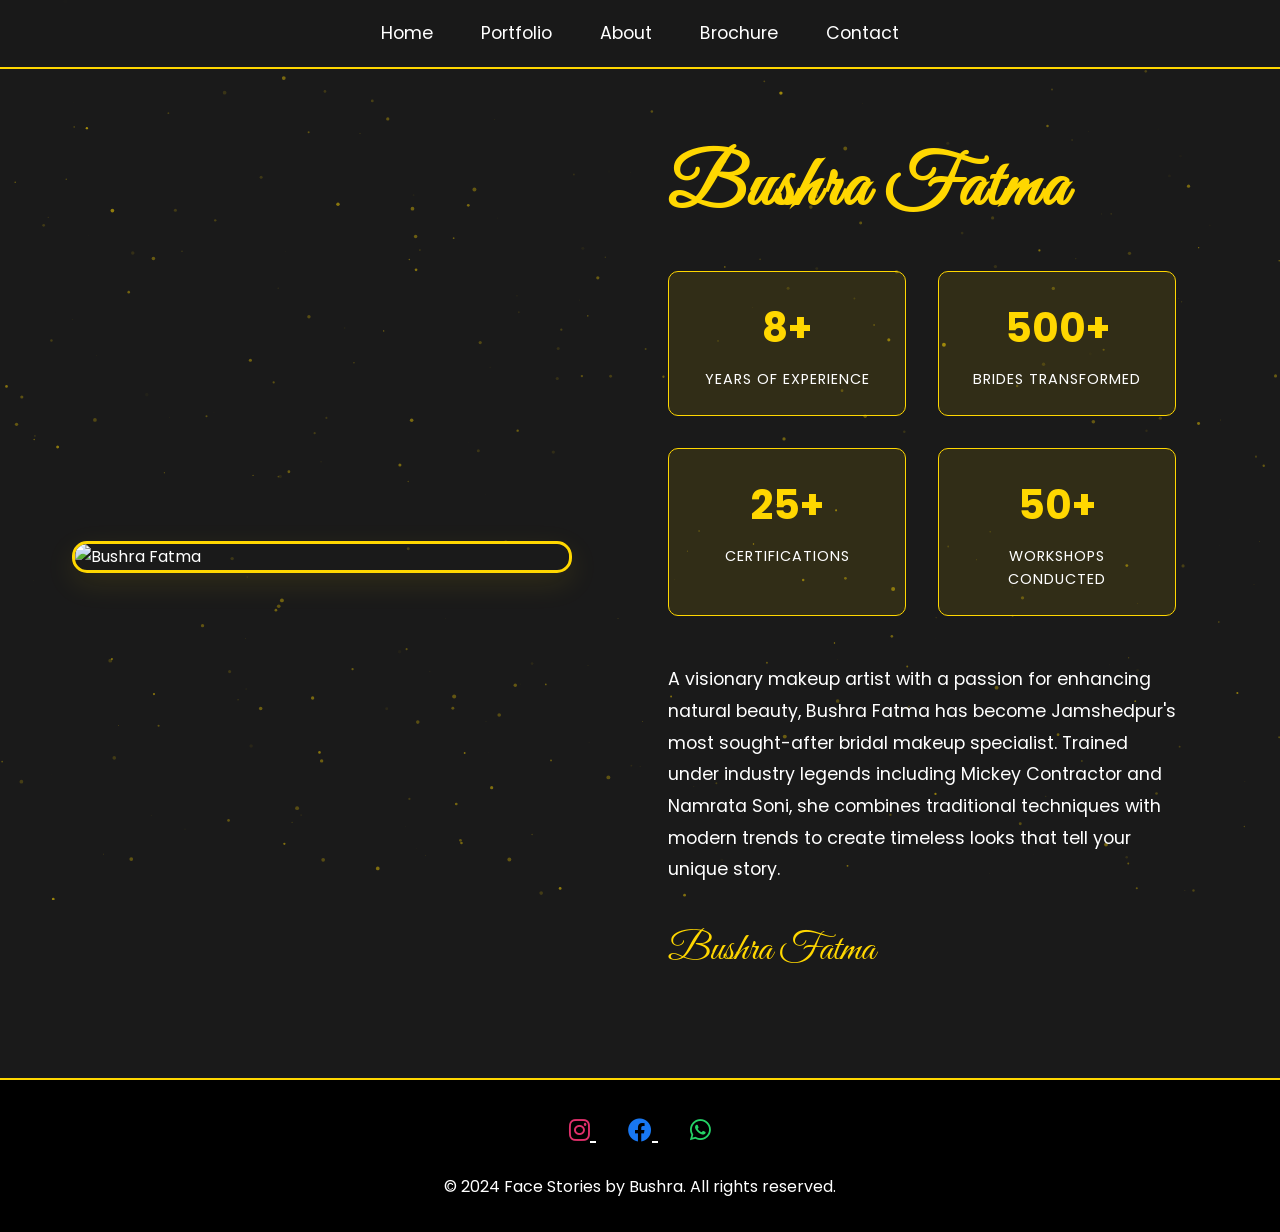
==== about.html @ b0bfa977 "Add files via upload" ====
<!-- about.html -->
<!DOCTYPE html>
<html lang="en">
<head>
    <meta charset="UTF-8">
    <meta name="viewport" content="width=device-width, initial-scale=1.0">
    <title>About - Face Stories by Bushra</title>
    <link href="https://unpkg.com/aos@2.3.1/dist/aos.css" rel="stylesheet">
    <link rel="stylesheet" href="https://cdnjs.cloudflare.com/ajax/libs/font-awesome/6.0.0/css/all.min.css">
    <link href="https://fonts.googleapis.com/css2?family=Great+Vibes&family=Playfair+Display:wght@400;700&family=Poppins:wght@300;400;500;600&display=swap" rel="stylesheet">
    <style>
                /* Color Scheme */
        :root {
            --gold: #FFD700;
            --black: #000000;
            --dark-bg: #1a1a1a;
            --text-white: #ffffff;
        }

        /* Base Styles */
        * {
            margin: 0;
            padding: 0;
            box-sizing: border-box;
        }

        body {
            font-family: 'Poppins', sans-serif;
            background-color: var(--dark-bg);
            color: var(--text-white);
            line-height: 1.6;
        }

        h1, h2, h3 {
            font-family: 'Playfair Display', serif;
            color: var(--gold);
        }

        /* Reuse existing navbar and footer styles */
        /* .navbar {
            position: fixed;
            width: 100%;
            background: rgba(26, 26, 26, 0.95);
            z-index: 1000;
            padding: 1.2rem 0;
            border-bottom: 2px solid var(--gold);
        }

        .nav-links {
            display: flex;
            justify-content: center;
            gap: 3rem;
            list-style: none;
        }

        .nav-links a {
            color: var(--text-white);
            text-decoration: none;
            font-size: 1.1rem;
            transition: color 0.3s ease;
        }

        .nav-links a:hover {
            color: var(--gold);
        } */

        .navbar {
    position: fixed;
    top: 0;  /* Add this */
    left: 0; /* Add this */
    width: 100%;
    background: rgba(26, 26, 26, 0.98); /* Increased opacity */
    z-index: 1000;
    padding: 1.2rem 0;
    border-bottom: 2px solid var(--gold);
    backdrop-filter: blur(8px); /* Adds frosted glass effect */
}

        .nav-links {
            display: flex;
            justify-content: center;
            gap: 3rem;
            list-style: none;
        }

        .nav-links a {
            color: var(--text-white);
            text-decoration: none;
            font-size: 1.1rem;
            transition: color 0.3s ease;
        }

        .nav-links a:hover {
            color: var(--gold);
        }
        /* About Section Styles */
        .about-section {
            padding: 100px 2rem 4rem;
            max-width: 1200px;
            margin: 0 auto;
            display: flex;
            gap: 4rem;
            align-items: center;
        }

        .profile-image {
            flex: 1;
            max-width: 500px;
            border-radius: 15px;
            overflow: hidden;
            border: 3px solid var(--gold);
            box-shadow: 0 10px 30px rgba(255, 215, 0, 0.1);
        }

        .profile-image img {
            width: 100%;
            height: auto;
            display: block;
        }

        .about-content {
            flex: 1;
            padding: 2rem;
        }

        .artist-name {
            font-family: 'Great Vibes', cursive;
            font-size: 4.5rem;
            color: var(--gold);
            margin-bottom: 1.5rem;
            letter-spacing: 2px;
        }

        .about-text {
            font-size: 1.1rem;
            line-height: 1.8;
            margin-bottom: 2rem;
            color:#ffffff;
        }

        .achievements-grid {
            display: grid;
            grid-template-columns: repeat(2, 1fr);
            gap: 2rem;
            margin-bottom: 3rem;
        }

        .achievement-item {
            background: rgba(255, 215, 0, 0.1);
            padding: 1.5rem;
            border-radius: 10px;
            border: 1px solid var(--gold);
            text-align: center;
        }

        .achievement-number {
            font-size: 2.5rem;
            font-weight: 700;
            color: var(--gold);
            margin-bottom: 0.5rem;
        }

        .achievement-text {
            font-size: 0.9rem;
            text-transform: uppercase;
            letter-spacing: 1px;
            color:#ffffff;
        }

        .signature {
            font-family: 'Great Vibes', cursive;
            font-size: 2.5rem;
            color: var(--gold);
            margin-top: 2rem;
        }

        /* Footer Styles */
        .site-footer {
            background: var(--black);
            padding: 2rem 2rem;
            text-align: center;
            border-top: 2px solid var(--gold);
        }

        .social-links {
            margin-bottom: 1.5rem;
        }

        .social-links a {
            color: var(--text-white);
            font-size: 1.5rem;
            margin: 0 1rem;
            transition: color 0.3s ease;
        }

        .social-links a:hover {
            color: var(--gold);
        }
        :root {
            /* --dark-bg: #0a192f; Deep navy blue */
            --dark-bg:#1a1a1a;
            --sparkle-color: rgba(255, 215, 0, 0.3); /* Gold sparkles */
        }

        body {
            background-color: var(--dark-bg);
            position: relative;
            overflow-x: hidden;
        }

        /* Glitter Background Effect */
        #glitter-canvas {
            position: fixed;
            top: 0;
            left: 0;
            z-index: -1;
        }

        @media (max-width: 768px) {
            .about-section {
                flex-direction: column;
                padding: 100px 1rem 2rem;
            }

            .artist-name {
                font-size: 3.5rem;
                text-align: center;
            }

            .achievements-grid {
                grid-template-columns: 1fr;
            }

            .profile-image {
                max-width: 300px;
            }
        }
    </style>
</head>
<body>
    <canvas id="glitter-canvas"></canvas>
    <!-- Navigation -->
    <nav class="navbar">
        <ul class="nav-links">
            <li><a href="index.html">Home</a></li>
            <li><a href="portfolio.html">Portfolio</a></li>
            <li><a href="about.html">About</a></li>
            <li><a href="brochure.html">Brochure</a></li>
            <li><a href="contact.html">Contact</a></li>
        </ul>
    </nav>

    <!-- About Section -->
     
    <section class="about-section">

        <div class="profile-image" data-aos="fade-right">
            <img src="images/about-image.jpg" alt="Bushra Fatma">
        </div>

        <div class="about-content" data-aos="fade-left">
            <h1 class="artist-name">Bushra Fatma</h1>
            
            <div class="achievements-grid">
                <div class="achievement-item">
                    <div class="achievement-number">8+</div>
                    <div class="achievement-text">Years of Experience</div>
                </div>
                <div class="achievement-item">
                    <div class="achievement-number">500+</div>
                    <div class="achievement-text">Brides Transformed</div>
                </div>
                <div class="achievement-item">
                    <div class="achievement-number">25+</div>
                    <div class="achievement-text">Certifications</div>
                </div>
                <div class="achievement-item">
                    <div class="achievement-number">50+</div>
                    <div class="achievement-text">Workshops Conducted</div>
                </div>
            </div>

            <p class="about-text">
                A visionary makeup artist with a passion for enhancing natural beauty, Bushra Fatma has become 
                Jamshedpur's most sought-after bridal makeup specialist. Trained under industry legends including 
                Mickey Contractor and Namrata Soni, she combines traditional techniques with modern trends to create 
                timeless looks that tell your unique story.
            </p>
<!-- 
            <p class="about-text">
                Featured in Vogue Brides India and recipient of the "Best Bridal Makeup Artist" award at the 
                2022 Beauty Excellence Awards, Bushra's artistry has graced celebrity weddings and international 
                fashion shows. Her signature "Glamorous Yet Natural" approach has made her the preferred choice 
                for discerning brides across Eastern India.
            </p> -->

            <div class="signature">Bushra Fatma</div>
        </div>
    </section>

    <!-- Footer -->
    <footer class="site-footer">
        <div class="social-links">
            <a href="https://www.instagram.com/facestories_by_bushra/" target="_blank">
                <i class="fab fa-instagram" style="color: #E1306C;"> </i>
            </a>
            <a href="https://www.facebook.com/Facestoriesbybushra" target="_blank">
                <i class="fab fa-facebook" style="color: #1877F2"></i>
            </a>
            <a href="https://wa.me/+917004789317" target="_blank">
                <i class="fab fa-whatsapp" style="color: #25D366;"></i></a>
        </div>
        <p>&copy; 2024 Face Stories by Bushra. All rights reserved.</p>
    </footer>

    <script src="https://unpkg.com/aos@2.3.1/dist/aos.js"></script>
    <script>
        // Initialize animations
        AOS.init({
            duration: 1000,
            once: true,
            offset: 120
        });
        // Glitter Background Animation
        const canvas = document.getElementById('glitter-canvas');
        const ctx = canvas.getContext('2d');
        let particles = [];

        function resizeCanvas() {
            canvas.width = window.innerWidth;
            canvas.height = window.innerHeight;
        }

        function createParticles() {
            particles = [];
            const particleCount = window.innerWidth * 0.3;
            
            for(let i = 0; i < particleCount; i++) {
                particles.push({
                    x: Math.random() * canvas.width,
                    y: Math.random() * canvas.height,
                    size: Math.random() * 2,
                    speed: Math.random() * 0.5 + 0.1,
                    opacity: Math.random() * 0.5
                });
            }
        }

        function animate() {
            ctx.clearRect(0, 0, canvas.width, canvas.height);
            
            particles.forEach(particle => {
                particle.y += particle.speed;
                particle.opacity += (Math.random() - 0.5) * 0.1;
                particle.opacity = Math.max(0, Math.min(1, particle.opacity));
                
                if(particle.y > canvas.height) {
                    particle.y = 0;
                    particle.x = Math.random() * canvas.width;
                }
                
                ctx.beginPath();
                ctx.fillStyle = `rgba(255, 215, 0, ${particle.opacity})`;
                ctx.arc(particle.x, particle.y, particle.size, 0, Math.PI * 2);
                ctx.fill();
            });
            
            requestAnimationFrame(animate);
        }

        // Initialize
        window.addEventListener('resize', () => {
            resizeCanvas();
            createParticles();
        });
        
        resizeCanvas();
        createParticles();
        animate();

    </script>
</body>
</html>
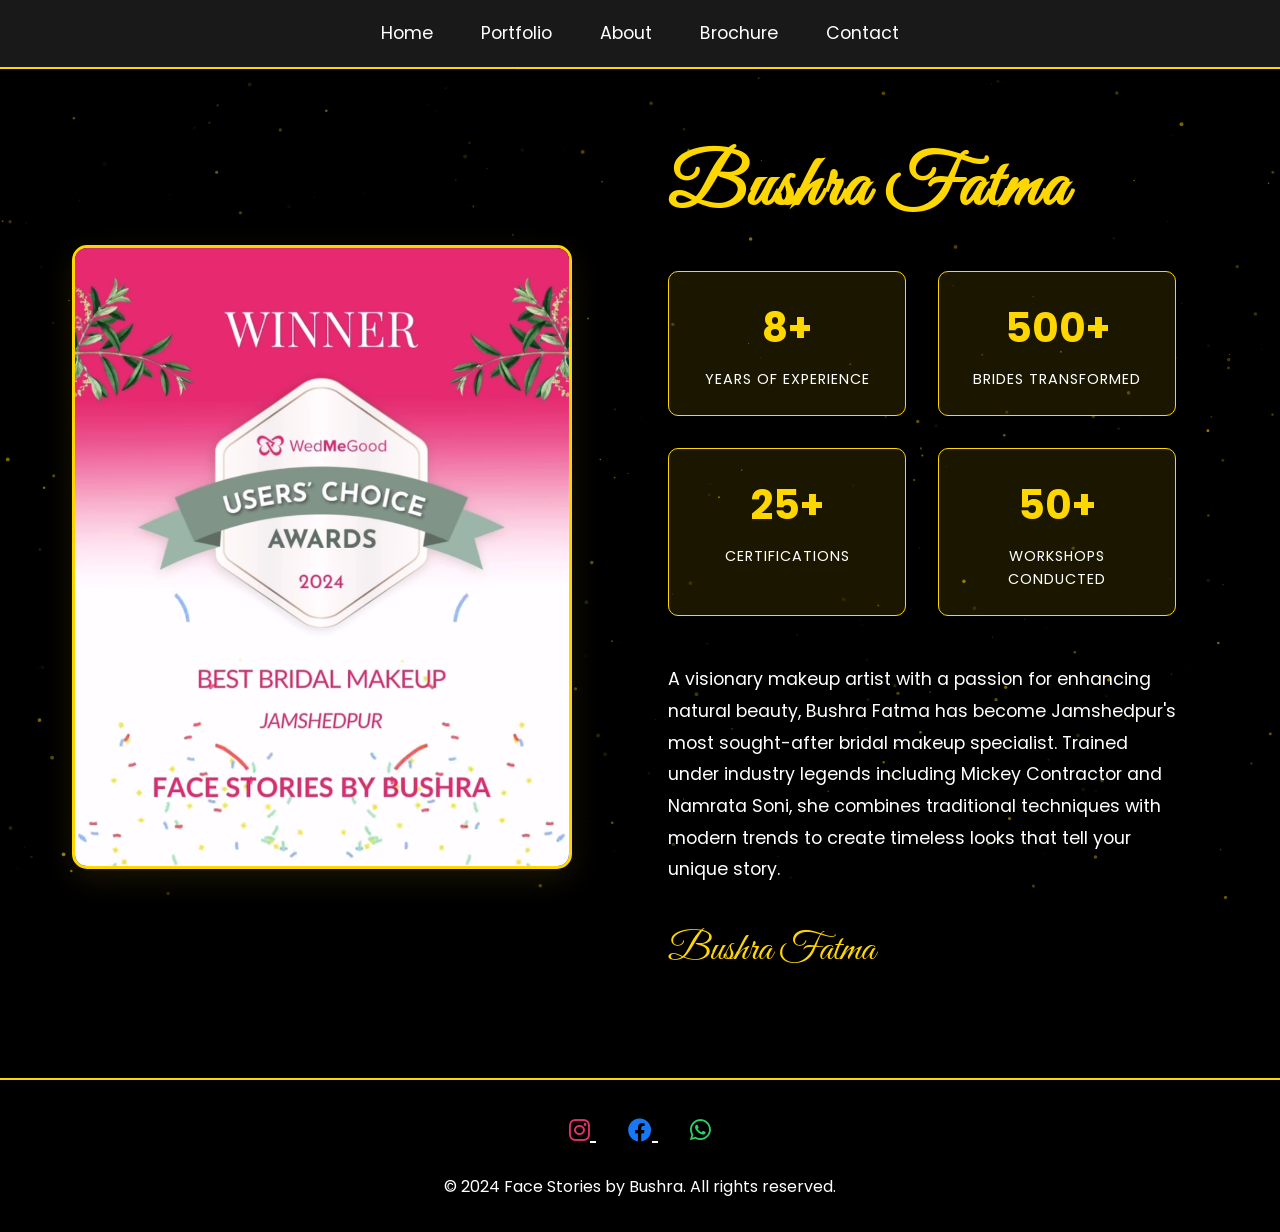
==== commit 232a1338: "Add files via upload" ====
--- a/about.html
+++ b/about.html
@@ -13,7 +13,7 @@
         :root {
             --gold: #FFD700;
             --black: #000000;
-            --dark-bg: #1a1a1a;
+            --dark-bg: #000000;
             --text-white: #ffffff;
         }
 
@@ -198,7 +198,7 @@
         }
         :root {
             /* --dark-bg: #0a192f; Deep navy blue */
-            --dark-bg:#1a1a1a;
+            --dark-bg:#000000;
             --sparkle-color: rgba(255, 215, 0, 0.3); /* Gold sparkles */
         }
 
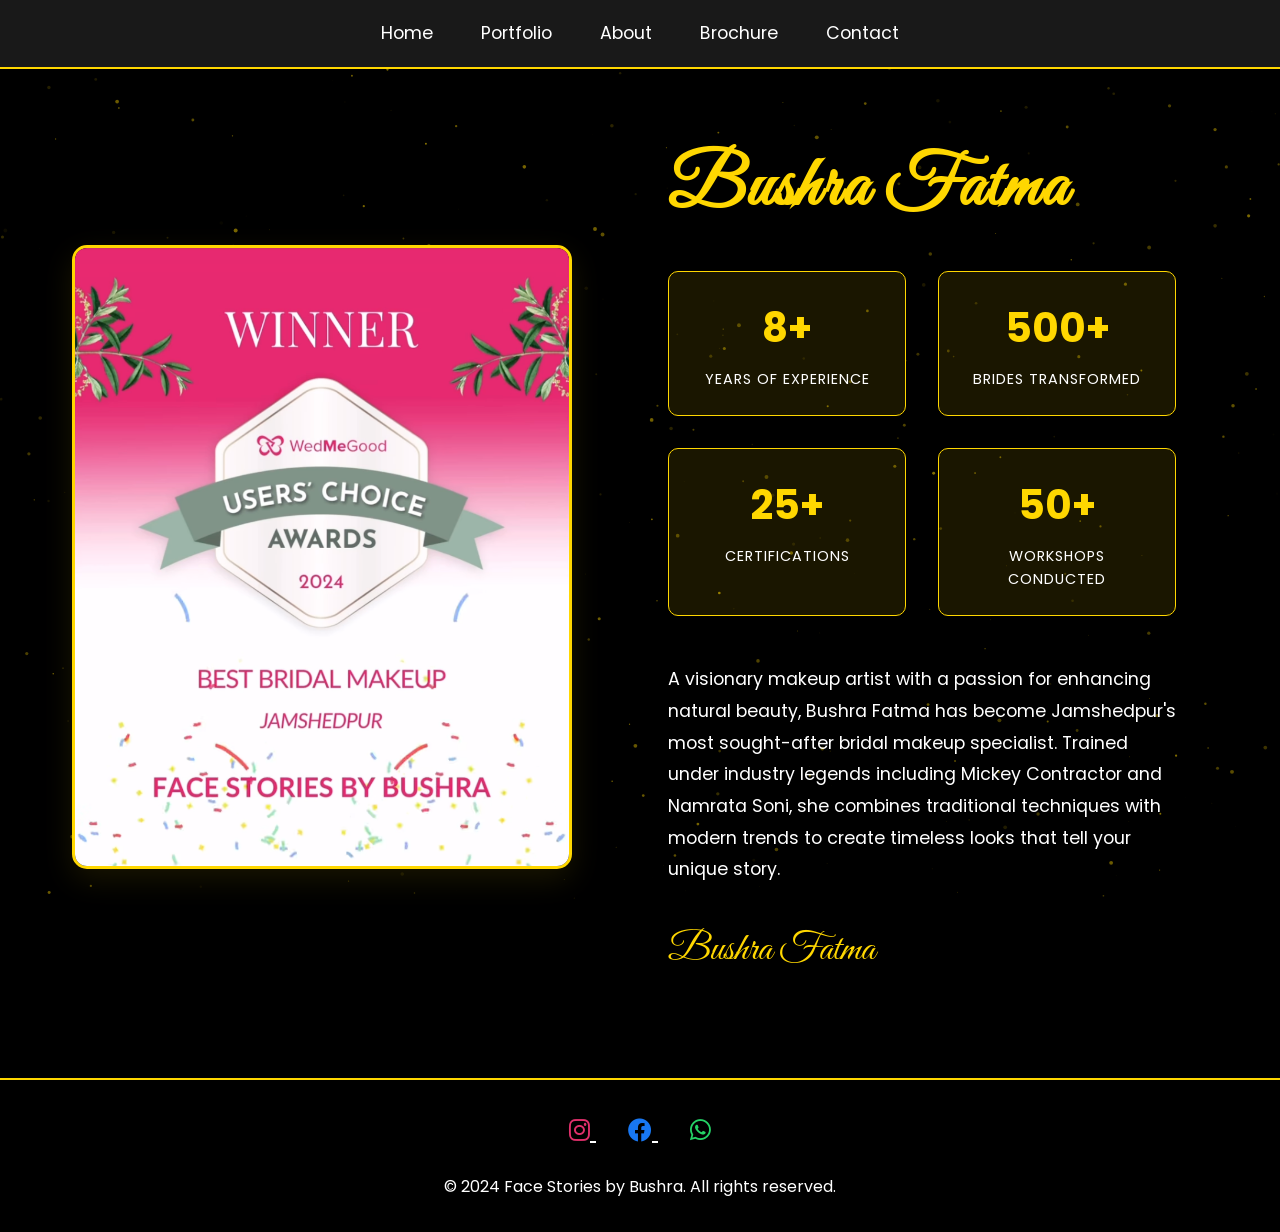
==== commit fe2f574e: "Add files via upload" ====
--- a/about.html
+++ b/about.html
@@ -217,11 +217,20 @@
         }
 
         @media (max-width: 768px) {
+            .about-content {
+            flex: 1;
+            padding: 0rem;
+        }
+        .signature{
+            text-align: center;
+        }
             .about-section {
                 flex-direction: column;
                 padding: 100px 1rem 2rem;
             }
-
+            .nav-links{
+                gap: 1rem;
+            }
             .artist-name {
                 font-size: 3.5rem;
                 text-align: center;
@@ -234,6 +243,12 @@
             .profile-image {
                 max-width: 300px;
             }
+
+            /* body {
+            background-color: var(--dark-bg);
+            position: absolute;
+            overflow-x: hidden;
+        } */
         }
     </style>
 </head>
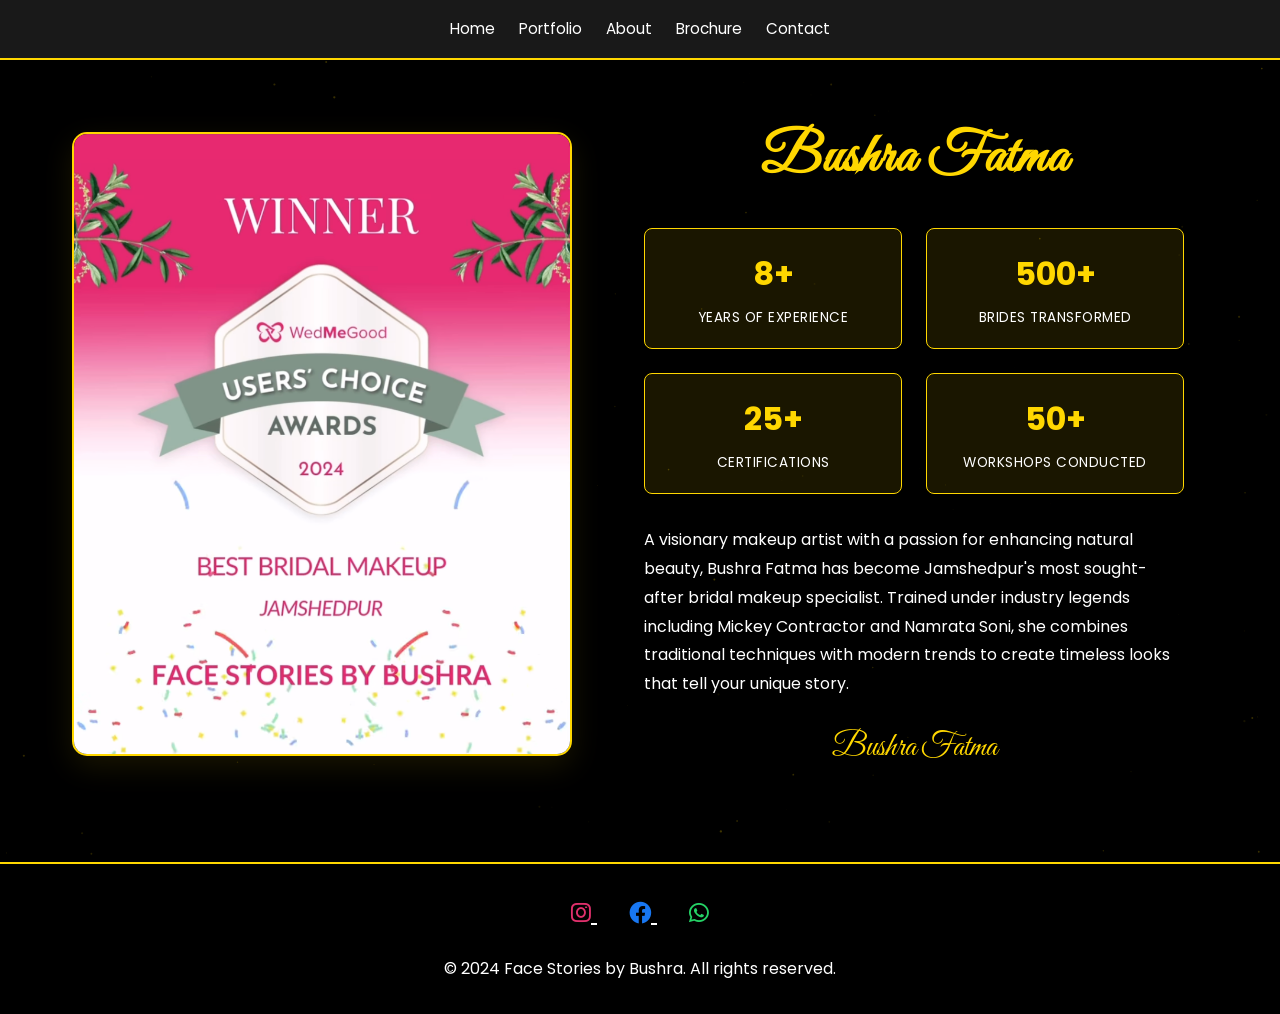
==== commit 2a9e56a7: "Add files via upload" ====
--- a/about.html
+++ b/about.html
@@ -3,13 +3,12 @@
 <html lang="en">
 <head>
     <meta charset="UTF-8">
-    <meta name="viewport" content="width=device-width, initial-scale=1.0">
+    <meta name="viewport" content="width=device-width, initial-scale=1.0, maximum-scale=1.0, user-scalable=no">
     <title>About - Face Stories by Bushra</title>
     <link href="https://unpkg.com/aos@2.3.1/dist/aos.css" rel="stylesheet">
     <link rel="stylesheet" href="https://cdnjs.cloudflare.com/ajax/libs/font-awesome/6.0.0/css/all.min.css">
     <link href="https://fonts.googleapis.com/css2?family=Great+Vibes&family=Playfair+Display:wght@400;700&family=Poppins:wght@300;400;500;600&display=swap" rel="stylesheet">
     <style>
-                /* Color Scheme */
         :root {
             --gold: #FFD700;
             --black: #000000;
@@ -17,7 +16,6 @@
             --text-white: #ffffff;
         }
 
-        /* Base Styles */
         * {
             margin: 0;
             padding: 0;
@@ -29,6 +27,7 @@
             background-color: var(--dark-bg);
             color: var(--text-white);
             line-height: 1.6;
+            overflow-x: hidden;
         }
 
         h1, h2, h3 {
@@ -36,70 +35,45 @@
             color: var(--gold);
         }
 
-        /* Reuse existing navbar and footer styles */
-        /* .navbar {
+        .navbar {
             position: fixed;
+            top: 0;
+            left: 0;
             width: 100%;
-            background: rgba(26, 26, 26, 0.95);
+            background: rgba(26, 26, 26, 0.98);
             z-index: 1000;
-            padding: 1.2rem 0;
+            padding: 1rem 0;
             border-bottom: 2px solid var(--gold);
+            backdrop-filter: blur(8px);
         }
 
         .nav-links {
             display: flex;
             justify-content: center;
-            gap: 3rem;
+            gap: 1.5rem;
             list-style: none;
+            padding: 0 1rem;
+            flex-wrap: wrap;
         }
 
         .nav-links a {
             color: var(--text-white);
             text-decoration: none;
-            font-size: 1.1rem;
+            font-size: 0.95rem;
             transition: color 0.3s ease;
+            white-space: nowrap;
         }
 
         .nav-links a:hover {
             color: var(--gold);
-        } */
-
-        .navbar {
-    position: fixed;
-    top: 0;  /* Add this */
-    left: 0; /* Add this */
-    width: 100%;
-    background: rgba(26, 26, 26, 0.98); /* Increased opacity */
-    z-index: 1000;
-    padding: 1.2rem 0;
-    border-bottom: 2px solid var(--gold);
-    backdrop-filter: blur(8px); /* Adds frosted glass effect */
-}
-
-        .nav-links {
-            display: flex;
-            justify-content: center;
-            gap: 3rem;
-            list-style: none;
-        }
-
-        .nav-links a {
-            color: var(--text-white);
-            text-decoration: none;
-            font-size: 1.1rem;
-            transition: color 0.3s ease;
-        }
-
-        .nav-links a:hover {
-            color: var(--gold);
-        }
-        /* About Section Styles */
+        }
+
         .about-section {
-            padding: 100px 2rem 4rem;
+            padding: 90px 2rem 4rem;
             max-width: 1200px;
             margin: 0 auto;
             display: flex;
-            gap: 4rem;
+            gap: 3rem;
             align-items: center;
         }
 
@@ -108,7 +82,7 @@
             max-width: 500px;
             border-radius: 15px;
             overflow: hidden;
-            border: 3px solid var(--gold);
+            border: 2px solid var(--gold);
             box-shadow: 0 10px 30px rgba(255, 215, 0, 0.1);
         }
 
@@ -116,68 +90,70 @@
             width: 100%;
             height: auto;
             display: block;
+            object-fit: cover;
         }
 
         .about-content {
             flex: 1;
-            padding: 2rem;
+            padding: 1.5rem;
         }
 
         .artist-name {
             font-family: 'Great Vibes', cursive;
-            font-size: 4.5rem;
+            font-size: 3.5rem;
             color: var(--gold);
             margin-bottom: 1.5rem;
-            letter-spacing: 2px;
+            letter-spacing: 1px;
+            text-align: center;
         }
 
         .about-text {
-            font-size: 1.1rem;
+            font-size: 1rem;
             line-height: 1.8;
-            margin-bottom: 2rem;
-            color:#ffffff;
+            margin-bottom: 1.5rem;
+            color: var(--text-white);
         }
 
         .achievements-grid {
             display: grid;
             grid-template-columns: repeat(2, 1fr);
-            gap: 2rem;
-            margin-bottom: 3rem;
+            gap: 1.5rem;
+            margin-bottom: 2rem;
         }
 
         .achievement-item {
             background: rgba(255, 215, 0, 0.1);
-            padding: 1.5rem;
-            border-radius: 10px;
+            padding: 1.2rem;
+            border-radius: 8px;
             border: 1px solid var(--gold);
             text-align: center;
         }
 
         .achievement-number {
-            font-size: 2.5rem;
+            font-size: 2rem;
             font-weight: 700;
             color: var(--gold);
             margin-bottom: 0.5rem;
         }
 
         .achievement-text {
-            font-size: 0.9rem;
+            font-size: 0.85rem;
             text-transform: uppercase;
-            letter-spacing: 1px;
-            color:#ffffff;
+            letter-spacing: 0.5px;
+            color: var(--text-white);
         }
 
         .signature {
             font-family: 'Great Vibes', cursive;
-            font-size: 2.5rem;
-            color: var(--gold);
-            margin-top: 2rem;
-        }
-
-        /* Footer Styles */
+            font-size: 2rem;
+            color: var(--gold);
+            margin-top: 1.5rem;
+            text-align: center;
+        }
+
         .site-footer {
             background: var(--black);
-            padding: 2rem 2rem;
+            padding: 2rem 1rem;
             text-align: center;
             border-top: 2px solid var(--gold);
         }
@@ -188,27 +164,11 @@
 
         .social-links a {
             color: var(--text-white);
-            font-size: 1.5rem;
+            font-size: 1.4rem;
             margin: 0 1rem;
             transition: color 0.3s ease;
         }
 
-        .social-links a:hover {
-            color: var(--gold);
-        }
-        :root {
-            /* --dark-bg: #0a192f; Deep navy blue */
-            --dark-bg:#000000;
-            --sparkle-color: rgba(255, 215, 0, 0.3); /* Gold sparkles */
-        }
-
-        body {
-            background-color: var(--dark-bg);
-            position: relative;
-            overflow-x: hidden;
-        }
-
-        /* Glitter Background Effect */
         #glitter-canvas {
             position: fixed;
             top: 0;
@@ -217,44 +177,81 @@
         }
 
         @media (max-width: 768px) {
-            .about-content {
-            flex: 1;
-            padding: 0rem;
-        }
-        .signature{
-            text-align: center;
-        }
             .about-section {
                 flex-direction: column;
-                padding: 100px 1rem 2rem;
-            }
-            .nav-links{
-                gap: 1rem;
-            }
+                padding: 80px 1rem 2rem;
+                gap: 2rem;
+            }
+
             .artist-name {
-                font-size: 3.5rem;
-                text-align: center;
+                font-size: 2.8rem;
+            }
+
+            .profile-image {
+                max-width: 400px;
+            }
+
+            .about-content {
+                padding: 0;
             }
 
             .achievements-grid {
                 grid-template-columns: 1fr;
+                gap: 1rem;
+            }
+
+            .achievement-item {
+                padding: 1rem;
+            }
+
+            .achievement-number {
+                font-size: 1.8rem;
+            }
+
+            .about-text {
+                font-size: 0.95rem;
+            }
+
+            .nav-links {
+                gap: 1rem;
+            }
+        }
+
+        @media (max-width: 480px) {
+            .artist-name {
+                font-size: 2.2rem;
             }
 
             .profile-image {
                 max-width: 300px;
             }
 
-            /* body {
-            background-color: var(--dark-bg);
-            position: absolute;
-            overflow-x: hidden;
-        } */
+            .achievement-number {
+                font-size: 1.6rem;
+            }
+
+            .achievement-text {
+                font-size: 0.8rem;
+            }
+
+            .signature {
+                font-size: 1.8rem;
+            }
+
+            .nav-links a {
+                font-size: 0.85rem;
+            }
+
+            .social-links a {
+                font-size: 1.2rem;
+                margin: 0 0.8rem;
+            }
         }
     </style>
 </head>
 <body>
     <canvas id="glitter-canvas"></canvas>
-    <!-- Navigation -->
+    
     <nav class="navbar">
         <ul class="nav-links">
             <li><a href="index.html">Home</a></li>
@@ -265,12 +262,9 @@
         </ul>
     </nav>
 
-    <!-- About Section -->
-     
     <section class="about-section">
-
         <div class="profile-image" data-aos="fade-right">
-            <img src="images/about-image.jpg" alt="Bushra Fatma">
+            <img src="images/about-image.jpg" alt="Bushra Fatma - Professional Makeup Artist">
         </div>
 
         <div class="about-content" data-aos="fade-left">
@@ -301,62 +295,61 @@
                 Mickey Contractor and Namrata Soni, she combines traditional techniques with modern trends to create 
                 timeless looks that tell your unique story.
             </p>
-<!-- 
-            <p class="about-text">
-                Featured in Vogue Brides India and recipient of the "Best Bridal Makeup Artist" award at the 
-                2022 Beauty Excellence Awards, Bushra's artistry has graced celebrity weddings and international 
-                fashion shows. Her signature "Glamorous Yet Natural" approach has made her the preferred choice 
-                for discerning brides across Eastern India.
-            </p> -->
 
             <div class="signature">Bushra Fatma</div>
         </div>
     </section>
 
-    <!-- Footer -->
     <footer class="site-footer">
         <div class="social-links">
-            <a href="https://www.instagram.com/facestories_by_bushra/" target="_blank">
-                <i class="fab fa-instagram" style="color: #E1306C;"> </i>
+            <a href="https://www.instagram.com/facestories_by_bushra/" target="_blank" rel="noopener noreferrer">
+                <i class="fab fa-instagram" style="color: #E1306C;"></i>
             </a>
-            <a href="https://www.facebook.com/Facestoriesbybushra" target="_blank">
-                <i class="fab fa-facebook" style="color: #1877F2"></i>
+            <a href="https://www.facebook.com/Facestoriesbybushra" target="_blank" rel="noopener noreferrer">
+                <i class="fab fa-facebook" style="color: #1877F2;"></i>
             </a>
-            <a href="https://wa.me/+917004789317" target="_blank">
-                <i class="fab fa-whatsapp" style="color: #25D366;"></i></a>
+            <a href="https://wa.me/+917004789317" target="_blank" rel="noopener noreferrer">
+                <i class="fab fa-whatsapp" style="color: #25D366;"></i>
+            </a>
         </div>
         <p>&copy; 2024 Face Stories by Bushra. All rights reserved.</p>
     </footer>
 
     <script src="https://unpkg.com/aos@2.3.1/dist/aos.js"></script>
     <script>
-        // Initialize animations
         AOS.init({
-            duration: 1000,
+            duration: 800,
             once: true,
-            offset: 120
+            offset: 100
         });
-        // Glitter Background Animation
+
+        // Optimized glitter animation
         const canvas = document.getElementById('glitter-canvas');
         const ctx = canvas.getContext('2d');
         let particles = [];
+        let particleCount = Math.floor(window.innerWidth * 0.1);
+
+        function init() {
+            resizeCanvas();
+            createParticles();
+            animate();
+        }
 
         function resizeCanvas() {
             canvas.width = window.innerWidth;
             canvas.height = window.innerHeight;
+            particleCount = Math.floor(window.innerWidth * 0.1);
         }
 
         function createParticles() {
             particles = [];
-            const particleCount = window.innerWidth * 0.3;
-            
             for(let i = 0; i < particleCount; i++) {
                 particles.push({
                     x: Math.random() * canvas.width,
                     y: Math.random() * canvas.height,
-                    size: Math.random() * 2,
-                    speed: Math.random() * 0.5 + 0.1,
-                    opacity: Math.random() * 0.5
+                    size: Math.random() * 1.2,
+                    speed: Math.random() * 0.3 + 0.1,
+                    opacity: Math.random() * 0.3
                 });
             }
         }
@@ -366,9 +359,6 @@
             
             particles.forEach(particle => {
                 particle.y += particle.speed;
-                particle.opacity += (Math.random() - 0.5) * 0.1;
-                particle.opacity = Math.max(0, Math.min(1, particle.opacity));
-                
                 if(particle.y > canvas.height) {
                     particle.y = 0;
                     particle.x = Math.random() * canvas.width;
@@ -383,16 +373,12 @@
             requestAnimationFrame(animate);
         }
 
-        // Initialize
         window.addEventListener('resize', () => {
             resizeCanvas();
             createParticles();
         });
-        
-        resizeCanvas();
-        createParticles();
-        animate();
-
+
+        init();
     </script>
 </body>
 </html>
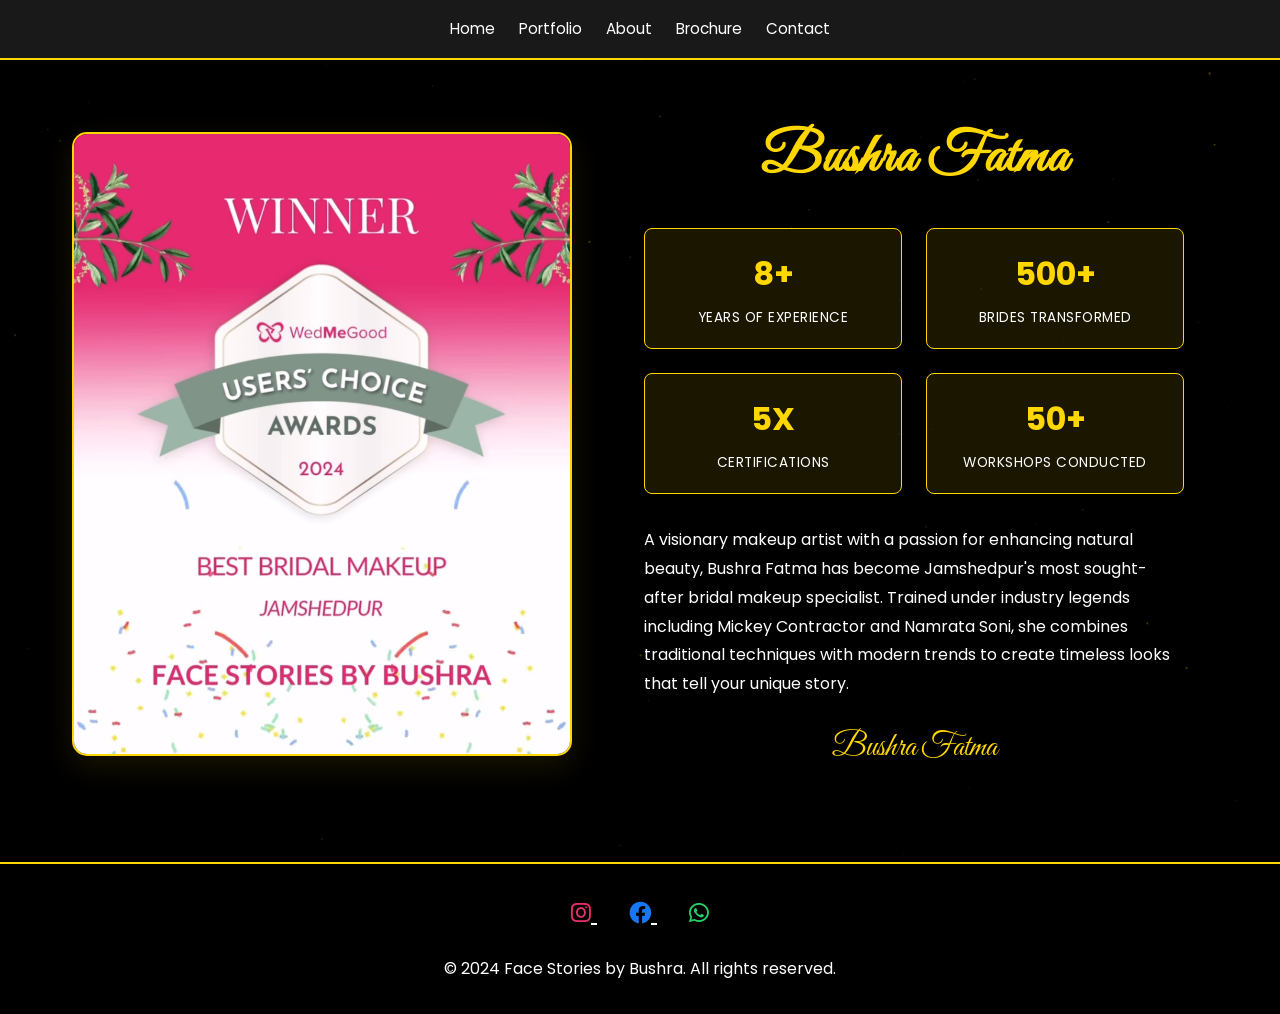
==== commit ff2da152: "Update about.html" ====
--- a/about.html
+++ b/about.html
@@ -280,7 +280,7 @@
                     <div class="achievement-text">Brides Transformed</div>
                 </div>
                 <div class="achievement-item">
-                    <div class="achievement-number">25+</div>
+                    <div class="achievement-number">5X</div>
                     <div class="achievement-text">Certifications</div>
                 </div>
                 <div class="achievement-item">
@@ -381,4 +381,4 @@
         init();
     </script>
 </body>
-</html>+</html>
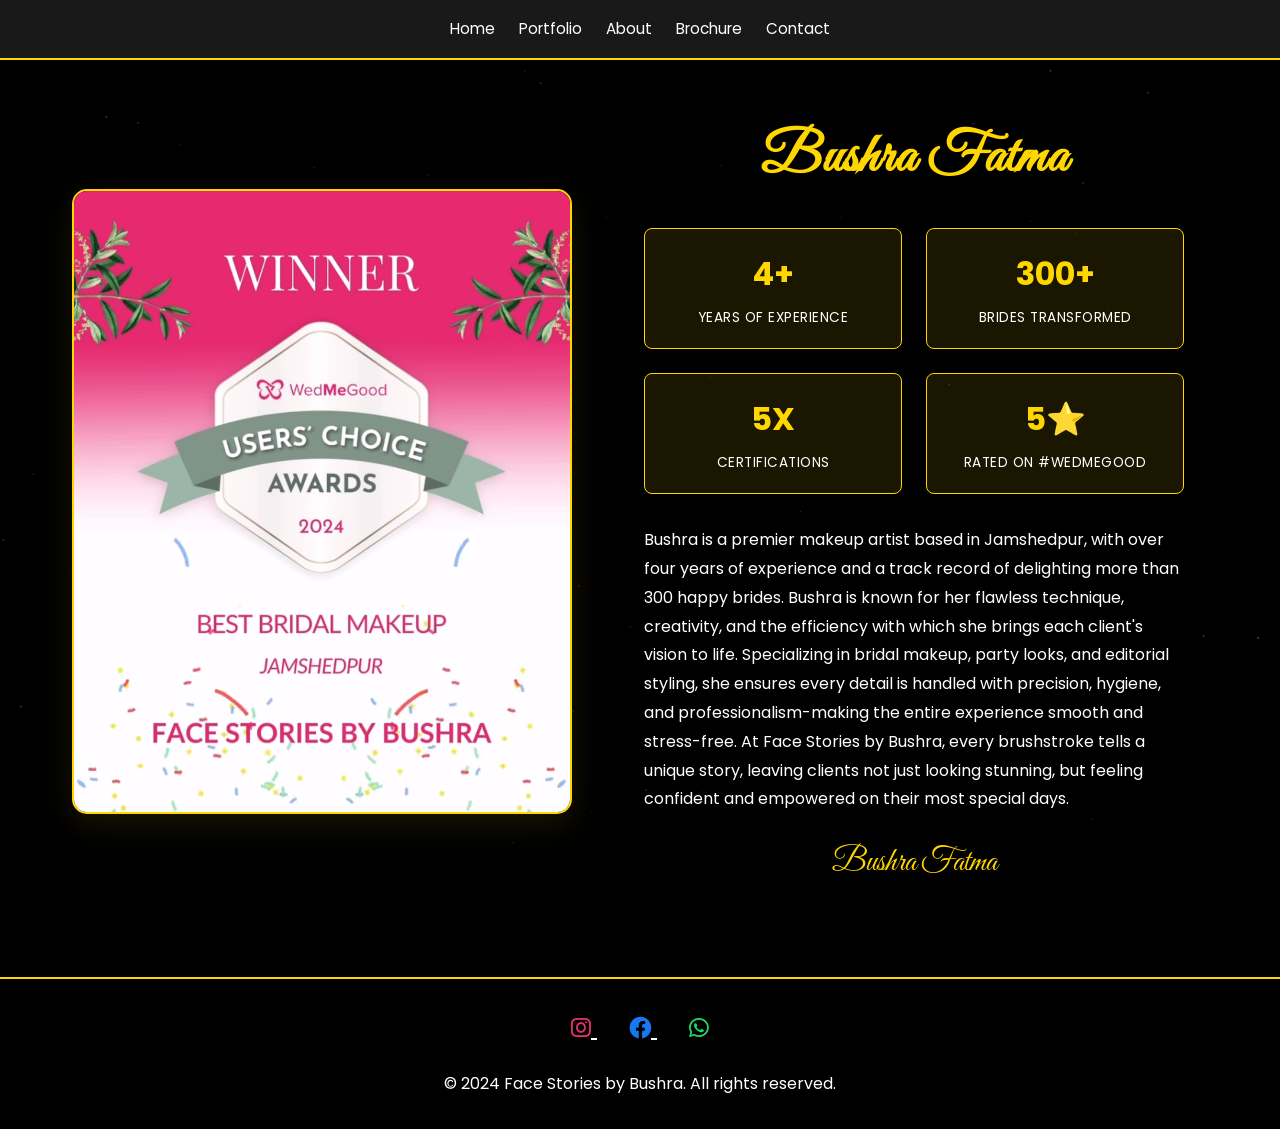
==== commit 990f1def: "Add files via upload" ====
--- a/about.html
+++ b/about.html
@@ -272,28 +272,27 @@
             
             <div class="achievements-grid">
                 <div class="achievement-item">
-                    <div class="achievement-number">8+</div>
+                    <div class="achievement-number">4+</div>
                     <div class="achievement-text">Years of Experience</div>
                 </div>
                 <div class="achievement-item">
-                    <div class="achievement-number">500+</div>
+                    <div class="achievement-number">300+</div>
                     <div class="achievement-text">Brides Transformed</div>
                 </div>
                 <div class="achievement-item">
                     <div class="achievement-number">5X</div>
                     <div class="achievement-text">Certifications</div>
                 </div>
+                
                 <div class="achievement-item">
-                    <div class="achievement-number">50+</div>
-                    <div class="achievement-text">Workshops Conducted</div>
+                    <div class="achievement-number">5⭐</div>
+                    <div class="achievement-text">rated on #wedmegood</div>
                 </div>
+                
             </div>
 
             <p class="about-text">
-                A visionary makeup artist with a passion for enhancing natural beauty, Bushra Fatma has become 
-                Jamshedpur's most sought-after bridal makeup specialist. Trained under industry legends including 
-                Mickey Contractor and Namrata Soni, she combines traditional techniques with modern trends to create 
-                timeless looks that tell your unique story.
+                Bushra is a premier makeup artist based in Jamshedpur, with over four years of experience and a track record of delighting more than 300 happy brides. Bushra is known for her flawless technique, creativity, and the efficiency with which she brings each client's vision to life. Specializing in bridal makeup, party looks, and editorial styling, she ensures every detail is handled with precision, hygiene, and professionalism-making the entire experience smooth and stress-free. At Face Stories by Bushra, every brushstroke tells a unique story, leaving clients not just looking stunning, but feeling confident and empowered on their most special days.
             </p>
 
             <div class="signature">Bushra Fatma</div>
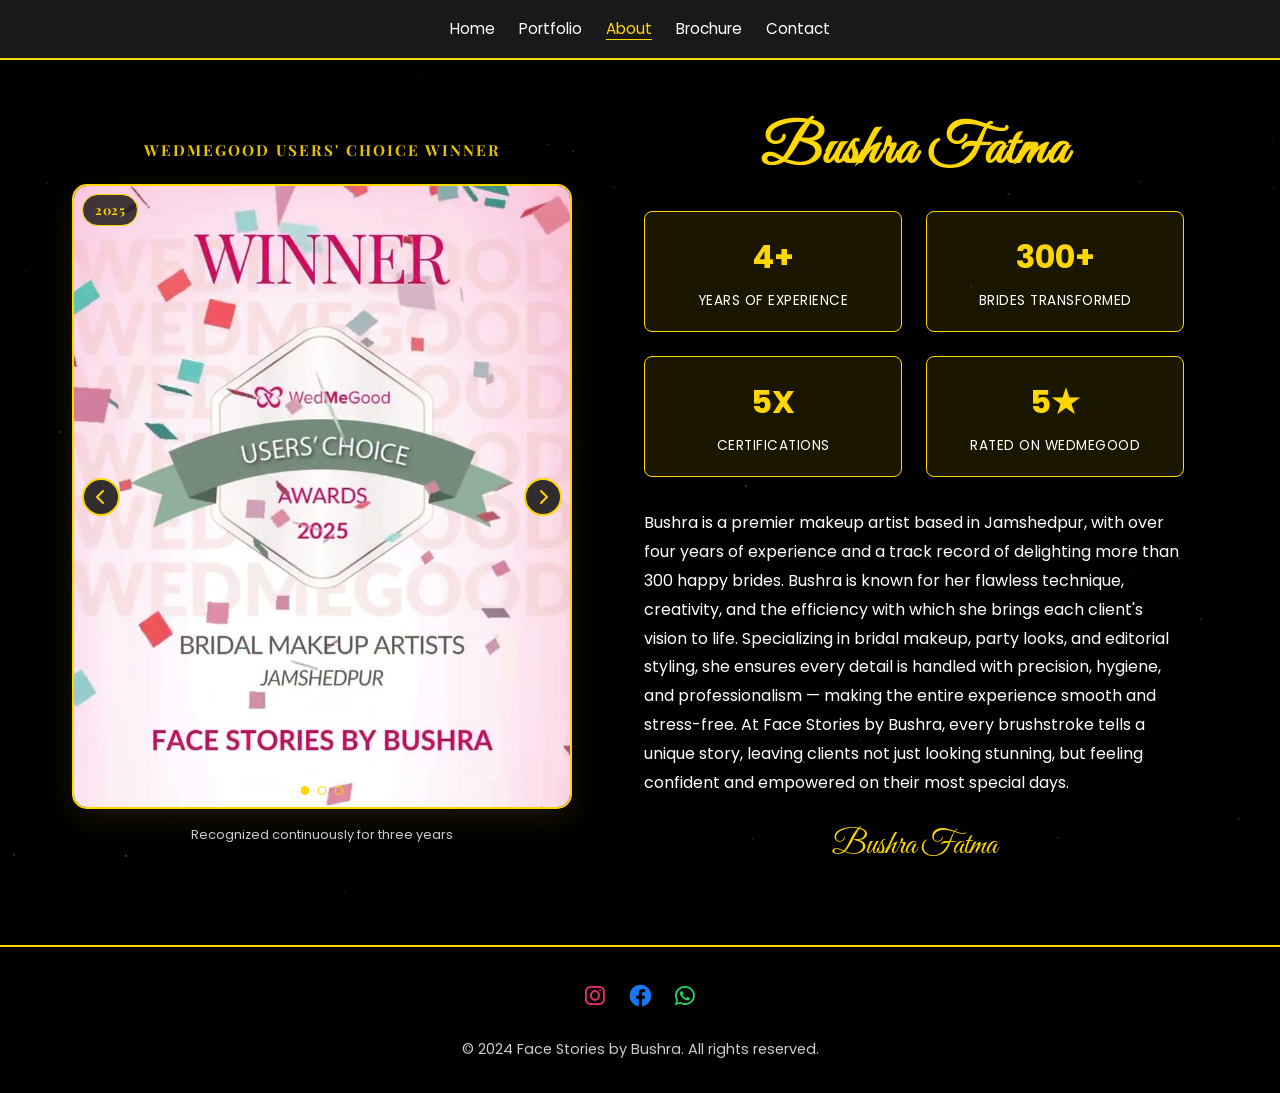
==== commit d802348c: "Restructure site: external CSS/JS, organised assets, SEO and analytics - Split inline styles into ba" ====
--- a/about.html
+++ b/about.html
@@ -1,383 +1,207 @@
-<!-- about.html -->
 <!DOCTYPE html>
 <html lang="en">
 <head>
     <meta charset="UTF-8">
-    <meta name="viewport" content="width=device-width, initial-scale=1.0, maximum-scale=1.0, user-scalable=no">
-    <title>About - Face Stories by Bushra</title>
-    <link href="https://unpkg.com/aos@2.3.1/dist/aos.css" rel="stylesheet">
+    <meta name="viewport" content="width=device-width, initial-scale=1.0">
+
+    <title>Meet Bushra Fatma | Award-Winning Makeup Artist in Jamshedpur</title>
+    <meta name="description" content="Bushra Fatma is an award-winning bridal makeup artist in Jamshedpur with 4+ years experience, 300+ brides styled, and WedMeGood Users' Choice Wins 2023-2025.">
+    <link rel="canonical" href="https://facestoriesbybushra.com/about.html">
+
+    <link rel="icon" href="favicon.ico" sizes="any">
+    <link rel="apple-touch-icon" href="assets/img/brand/apple-touch-icon.png">
+
+    <meta property="og:type" content="profile">
+    <meta property="og:site_name" content="Face Stories by Bushra">
+    <meta property="og:title" content="Meet Bushra Fatma | Award-Winning Makeup Artist in Jamshedpur">
+    <meta property="og:description" content="4+ years experience, 300+ brides styled, WedMeGood Users' Choice Wins 2023-2025.">
+    <meta property="og:url" content="https://facestoriesbybushra.com/about.html">
+    <meta property="og:image" content="https://facestoriesbybushra.com/assets/img/about/bushra-portrait.jpg">
+    <meta property="og:locale" content="en_IN">
+
+    <meta name="twitter:card" content="summary_large_image">
+    <meta name="twitter:title" content="Meet Bushra Fatma | Award-Winning Makeup Artist in Jamshedpur">
+    <meta name="twitter:description" content="4+ years experience, 300+ brides styled, WedMeGood Users' Choice Wins 2023-2025.">
+    <meta name="twitter:image" content="https://facestoriesbybushra.com/assets/img/about/bushra-portrait.jpg">
+
+    <script type="application/ld+json">
+    {
+      "@context": "https://schema.org",
+      "@type": "WebPage",
+      "name": "About Bushra Fatma",
+      "url": "https://facestoriesbybushra.com/about.html",
+      "about": { "@id": "https://facestoriesbybushra.com/#business" },
+      "breadcrumb": {
+        "@type": "BreadcrumbList",
+        "itemListElement": [
+          { "@type": "ListItem", "position": 1, "name": "Home", "item": "https://facestoriesbybushra.com/" },
+          { "@type": "ListItem", "position": 2, "name": "About" }
+        ]
+      }
+    }
+    </script>
+
+    <link rel="preconnect" href="https://fonts.googleapis.com">
+    <link rel="preconnect" href="https://fonts.gstatic.com" crossorigin>
+    <link href="https://fonts.googleapis.com/css2?family=Great+Vibes&family=Playfair+Display:wght@400;700&family=Poppins:wght@300;400;500;600&display=swap" rel="stylesheet">
     <link rel="stylesheet" href="https://cdnjs.cloudflare.com/ajax/libs/font-awesome/6.0.0/css/all.min.css">
-    <link href="https://fonts.googleapis.com/css2?family=Great+Vibes&family=Playfair+Display:wght@400;700&family=Poppins:wght@300;400;500;600&display=swap" rel="stylesheet">
-    <style>
-        :root {
-            --gold: #FFD700;
-            --black: #000000;
-            --dark-bg: #000000;
-            --text-white: #ffffff;
-        }
-
-        * {
-            margin: 0;
-            padding: 0;
-            box-sizing: border-box;
-        }
-
-        body {
-            font-family: 'Poppins', sans-serif;
-            background-color: var(--dark-bg);
-            color: var(--text-white);
-            line-height: 1.6;
-            overflow-x: hidden;
-        }
-
-        h1, h2, h3 {
-            font-family: 'Playfair Display', serif;
-            color: var(--gold);
-        }
-
-        .navbar {
-            position: fixed;
-            top: 0;
-            left: 0;
-            width: 100%;
-            background: rgba(26, 26, 26, 0.98);
-            z-index: 1000;
-            padding: 1rem 0;
-            border-bottom: 2px solid var(--gold);
-            backdrop-filter: blur(8px);
-        }
-
-        .nav-links {
-            display: flex;
-            justify-content: center;
-            gap: 1.5rem;
-            list-style: none;
-            padding: 0 1rem;
-            flex-wrap: wrap;
-        }
-
-        .nav-links a {
-            color: var(--text-white);
-            text-decoration: none;
-            font-size: 0.95rem;
-            transition: color 0.3s ease;
-            white-space: nowrap;
-        }
-
-        .nav-links a:hover {
-            color: var(--gold);
-        }
-
-        .about-section {
-            padding: 90px 2rem 4rem;
-            max-width: 1200px;
-            margin: 0 auto;
-            display: flex;
-            gap: 3rem;
-            align-items: center;
-        }
-
-        .profile-image {
-            flex: 1;
-            max-width: 500px;
-            border-radius: 15px;
-            overflow: hidden;
-            border: 2px solid var(--gold);
-            box-shadow: 0 10px 30px rgba(255, 215, 0, 0.1);
-        }
-
-        .profile-image img {
-            width: 100%;
-            height: auto;
-            display: block;
-            object-fit: cover;
-        }
-
-        .about-content {
-            flex: 1;
-            padding: 1.5rem;
-        }
-
-        .artist-name {
-            font-family: 'Great Vibes', cursive;
-            font-size: 3.5rem;
-            color: var(--gold);
-            margin-bottom: 1.5rem;
-            letter-spacing: 1px;
-            text-align: center;
-        }
-
-        .about-text {
-            font-size: 1rem;
-            line-height: 1.8;
-            margin-bottom: 1.5rem;
-            color: var(--text-white);
-        }
-
-        .achievements-grid {
-            display: grid;
-            grid-template-columns: repeat(2, 1fr);
-            gap: 1.5rem;
-            margin-bottom: 2rem;
-        }
-
-        .achievement-item {
-            background: rgba(255, 215, 0, 0.1);
-            padding: 1.2rem;
-            border-radius: 8px;
-            border: 1px solid var(--gold);
-            text-align: center;
-        }
-
-        .achievement-number {
-            font-size: 2rem;
-            font-weight: 700;
-            color: var(--gold);
-            margin-bottom: 0.5rem;
-        }
-
-        .achievement-text {
-            font-size: 0.85rem;
-            text-transform: uppercase;
-            letter-spacing: 0.5px;
-            color: var(--text-white);
-        }
-
-        .signature {
-            font-family: 'Great Vibes', cursive;
-            font-size: 2rem;
-            color: var(--gold);
-            margin-top: 1.5rem;
-            text-align: center;
-        }
-
-        .site-footer {
-            background: var(--black);
-            padding: 2rem 1rem;
-            text-align: center;
-            border-top: 2px solid var(--gold);
-        }
-
-        .social-links {
-            margin-bottom: 1.5rem;
-        }
-
-        .social-links a {
-            color: var(--text-white);
-            font-size: 1.4rem;
-            margin: 0 1rem;
-            transition: color 0.3s ease;
-        }
-
-        #glitter-canvas {
-            position: fixed;
-            top: 0;
-            left: 0;
-            z-index: -1;
-        }
-
-        @media (max-width: 768px) {
-            .about-section {
-                flex-direction: column;
-                padding: 80px 1rem 2rem;
-                gap: 2rem;
-            }
-
-            .artist-name {
-                font-size: 2.8rem;
-            }
-
-            .profile-image {
-                max-width: 400px;
-            }
-
-            .about-content {
-                padding: 0;
-            }
-
-            .achievements-grid {
-                grid-template-columns: 1fr;
-                gap: 1rem;
-            }
-
-            .achievement-item {
-                padding: 1rem;
-            }
-
-            .achievement-number {
-                font-size: 1.8rem;
-            }
-
-            .about-text {
-                font-size: 0.95rem;
-            }
-
-            .nav-links {
-                gap: 1rem;
-            }
-        }
-
-        @media (max-width: 480px) {
-            .artist-name {
-                font-size: 2.2rem;
-            }
-
-            .profile-image {
-                max-width: 300px;
-            }
-
-            .achievement-number {
-                font-size: 1.6rem;
-            }
-
-            .achievement-text {
-                font-size: 0.8rem;
-            }
-
-            .signature {
-                font-size: 1.8rem;
-            }
-
-            .nav-links a {
-                font-size: 0.85rem;
-            }
-
-            .social-links a {
-                font-size: 1.2rem;
-                margin: 0 0.8rem;
-            }
-        }
-    </style>
+    <link rel="stylesheet" href="https://unpkg.com/aos@2.3.1/dist/aos.css">
+
+    <link rel="stylesheet" href="assets/css/base.css">
+    <link rel="stylesheet" href="assets/css/layout.css">
+    <link rel="stylesheet" href="assets/css/components.css">
+    <link rel="stylesheet" href="assets/css/pages/about.css">
+
+    <script src="https://unpkg.com/aos@2.3.1/dist/aos.js" defer></script>
+    <script defer src="assets/js/modules/swipe.js"></script>
+    <script defer src="assets/js/modules/modal.js"></script>
+    <script defer src="assets/js/modules/glitter-canvas.js"></script>
+    <script defer src="assets/js/modules/scroll-animations.js"></script>
+    <script defer src="assets/js/modules/award-slider.js"></script>
+    <script defer src="assets/js/modules/video-lightbox.js"></script>
+    <script defer src="assets/js/pages/about.js"></script>
+
+    <!-- Meta Pixel -->
+    <script>
+    !function(f,b,e,v,n,t,s)
+    {if(f.fbq)return;n=f.fbq=function(){n.callMethod?
+    n.callMethod.apply(n,arguments):n.queue.push(arguments)};
+    if(!f._fbq)f._fbq=n;n.push=n;n.loaded=!0;n.version='2.0';
+    n.queue=[];t=b.createElement(e);t.async=!0;
+    t.src=v;s=b.getElementsByTagName(e)[0];
+    s.parentNode.insertBefore(t,s)}(window, document,'script',
+    'https://connect.facebook.net/en_US/fbevents.js');
+    fbq('init', '1280521714030635');
+    fbq('track', 'PageView');
+    </script>
+    <noscript><img class="tracking-pixel" height="1" width="1" alt=""
+    src="https://www.facebook.com/tr?id=1280521714030635&ev=PageView&noscript=1"></noscript>
+
+    <!-- Google Analytics (GA4) -->
+    <script async src="https://www.googletagmanager.com/gtag/js?id=G-Y875RYH6HM"></script>
+    <script>
+      window.dataLayer = window.dataLayer || [];
+      function gtag(){dataLayer.push(arguments);}
+      gtag('js', new Date());
+      gtag('config', 'G-Y875RYH6HM');
+    </script>
 </head>
+
 <body>
-    <canvas id="glitter-canvas"></canvas>
-    
-    <nav class="navbar">
-        <ul class="nav-links">
-            <li><a href="index.html">Home</a></li>
-            <li><a href="portfolio.html">Portfolio</a></li>
-            <li><a href="about.html">About</a></li>
-            <li><a href="brochure.html">Brochure</a></li>
-            <li><a href="contact.html">Contact</a></li>
-        </ul>
-    </nav>
-
-    <section class="about-section">
-        <div class="profile-image" data-aos="fade-right">
-            <img src="images/about-image.jpg" alt="Bushra Fatma - Professional Makeup Artist">
+    <a class="skip-link" href="#main">Skip to content</a>
+    <canvas class="glitter-canvas" data-glitter aria-hidden="true"></canvas>
+
+    <header class="site-header">
+        <nav class="site-nav" aria-label="Main">
+            <ul class="site-nav__list">
+                <li><a class="site-nav__link" href="index.html">Home</a></li>
+                <li><a class="site-nav__link" href="portfolio.html">Portfolio</a></li>
+                <li><a class="site-nav__link" href="about.html" aria-current="page">About</a></li>
+                <li><a class="site-nav__link" href="brochure.html">Brochure</a></li>
+                <li><a class="site-nav__link" href="contact.html">Contact</a></li>
+            </ul>
+        </nav>
+    </header>
+
+    <main id="main" class="page">
+        <div class="about">
+            <!-- Award showcase: newest win first -->
+            <section class="awards" data-awards data-aos="fade-right" aria-labelledby="awards-heading">
+                <h2 class="awards__heading" id="awards-heading">WedMeGood Users' Choice Winner</h2>
+
+                <div class="awards__frame">
+                    <div class="awards__track" data-awards-track>
+                        <div class="awards__slide" data-awards-slide data-video="assets/video/achievement-2025.mp4" data-year="2025">
+                            <span class="awards__year">2025</span>
+                            <video class="awards__video" poster="assets/img/about/achievement-2025.jpg" muted loop playsinline preload="metadata" aria-label="WedMeGood Users' Choice Award 2025 win — silent preview, select to watch with sound">
+                                <source src="assets/video/achievement-2025.mp4" type="video/mp4">
+                            </video>
+                        </div>
+                        <div class="awards__slide" data-awards-slide data-video="assets/video/achievement-2024.mp4" data-year="2024">
+                            <span class="awards__year">2024</span>
+                            <video class="awards__video" poster="assets/img/about/achievement-2024.jpg" muted loop playsinline preload="metadata" aria-label="WedMeGood Users' Choice Award 2024 win — silent preview, select to watch with sound">
+                                <source src="assets/video/achievement-2024.mp4" type="video/mp4">
+                            </video>
+                        </div>
+                        <div class="awards__slide" data-awards-slide data-video="assets/video/achievement-2023.mp4" data-year="2023">
+                            <span class="awards__year">2023</span>
+                            <video class="awards__video" poster="assets/img/about/achievement-2023.jpg" muted loop playsinline preload="metadata" aria-label="WedMeGood Users' Choice Award 2023 win — silent preview, select to watch with sound">
+                                <source src="assets/video/achievement-2023.mp4" type="video/mp4">
+                            </video>
+                        </div>
+                    </div>
+
+                    <button type="button" class="icon-btn icon-btn--sm awards__nav awards__nav--prev" data-awards-prev aria-label="Previous award">
+                        <i class="fas fa-chevron-left" aria-hidden="true"></i>
+                    </button>
+                    <button type="button" class="icon-btn icon-btn--sm awards__nav awards__nav--next" data-awards-next aria-label="Next award">
+                        <i class="fas fa-chevron-right" aria-hidden="true"></i>
+                    </button>
+
+                    <div class="awards__dots">
+                        <button type="button" class="awards__dot is-active" data-awards-dot aria-label="Show 2025 award"></button>
+                        <button type="button" class="awards__dot" data-awards-dot aria-label="Show 2024 award"></button>
+                        <button type="button" class="awards__dot" data-awards-dot aria-label="Show 2023 award"></button>
+                    </div>
+                </div>
+
+                <p class="awards__caption">Recognized continuously for three years</p>
+            </section>
+
+            <!-- Biography -->
+            <div class="bio" data-aos="fade-left">
+                <h1 class="bio__name">Bushra Fatma</h1>
+
+                <div class="stats">
+                    <div class="stat">
+                        <div class="stat__value">4+</div>
+                        <div class="stat__label">Years of Experience</div>
+                    </div>
+                    <div class="stat">
+                        <div class="stat__value">300+</div>
+                        <div class="stat__label">Brides Transformed</div>
+                    </div>
+                    <div class="stat">
+                        <div class="stat__value">5X</div>
+                        <div class="stat__label">Certifications</div>
+                    </div>
+                    <div class="stat">
+                        <div class="stat__value">5&#9733;</div>
+                        <div class="stat__label">Rated on WedMeGood</div>
+                    </div>
+                </div>
+
+                <p class="bio__text">
+                    Bushra is a premier makeup artist based in Jamshedpur, with over four years of experience and a track record of delighting more than 300 happy brides. Bushra is known for her flawless technique, creativity, and the efficiency with which she brings each client's vision to life. Specializing in bridal makeup, party looks, and editorial styling, she ensures every detail is handled with precision, hygiene, and professionalism — making the entire experience smooth and stress-free. At Face Stories by Bushra, every brushstroke tells a unique story, leaving clients not just looking stunning, but feeling confident and empowered on their most special days.
+                </p>
+
+                <p class="bio__signature">Bushra Fatma</p>
+            </div>
         </div>
-
-        <div class="about-content" data-aos="fade-left">
-            <h1 class="artist-name">Bushra Fatma</h1>
-            
-            <div class="achievements-grid">
-                <div class="achievement-item">
-                    <div class="achievement-number">4+</div>
-                    <div class="achievement-text">Years of Experience</div>
-                </div>
-                <div class="achievement-item">
-                    <div class="achievement-number">300+</div>
-                    <div class="achievement-text">Brides Transformed</div>
-                </div>
-                <div class="achievement-item">
-                    <div class="achievement-number">5X</div>
-                    <div class="achievement-text">Certifications</div>
-                </div>
-                
-                <div class="achievement-item">
-                    <div class="achievement-number">5⭐</div>
-                    <div class="achievement-text">rated on #wedmegood</div>
-                </div>
-                
-            </div>
-
-            <p class="about-text">
-                Bushra is a premier makeup artist based in Jamshedpur, with over four years of experience and a track record of delighting more than 300 happy brides. Bushra is known for her flawless technique, creativity, and the efficiency with which she brings each client's vision to life. Specializing in bridal makeup, party looks, and editorial styling, she ensures every detail is handled with precision, hygiene, and professionalism-making the entire experience smooth and stress-free. At Face Stories by Bushra, every brushstroke tells a unique story, leaving clients not just looking stunning, but feeling confident and empowered on their most special days.
-            </p>
-
-            <div class="signature">Bushra Fatma</div>
+    </main>
+
+    <!-- Video lightbox -->
+    <div class="modal video-modal" data-video-modal role="dialog" aria-modal="true" aria-label="Award video" aria-hidden="true">
+        <div class="video-modal__content">
+            <button type="button" class="modal__close" data-modal-close aria-label="Close video">&times;</button>
+            <video class="video-modal__player" data-video-player controls playsinline></video>
+            <p class="video-modal__caption" data-video-caption></p>
         </div>
-    </section>
+    </div>
 
     <footer class="site-footer">
         <div class="social-links">
-            <a href="https://www.instagram.com/facestories_by_bushra/" target="_blank" rel="noopener noreferrer">
-                <i class="fab fa-instagram" style="color: #E1306C;"></i>
+            <a href="https://www.instagram.com/facestories_by_bushra/" target="_blank" rel="noopener noreferrer" aria-label="Instagram">
+                <i class="fab fa-instagram" aria-hidden="true"></i>
             </a>
-            <a href="https://www.facebook.com/Facestoriesbybushra" target="_blank" rel="noopener noreferrer">
-                <i class="fab fa-facebook" style="color: #1877F2;"></i>
+            <a href="https://www.facebook.com/Facestoriesbybushra" target="_blank" rel="noopener noreferrer" aria-label="Facebook">
+                <i class="fab fa-facebook" aria-hidden="true"></i>
             </a>
-            <a href="https://wa.me/+917004789317" target="_blank" rel="noopener noreferrer">
-                <i class="fab fa-whatsapp" style="color: #25D366;"></i>
+            <a href="https://wa.me/917004789317" target="_blank" rel="noopener noreferrer" aria-label="WhatsApp">
+                <i class="fab fa-whatsapp" aria-hidden="true"></i>
             </a>
         </div>
-        <p>&copy; 2024 Face Stories by Bushra. All rights reserved.</p>
+        <p class="site-footer__copy">&copy; 2024 Face Stories by Bushra. All rights reserved.</p>
     </footer>
-
-    <script src="https://unpkg.com/aos@2.3.1/dist/aos.js"></script>
-    <script>
-        AOS.init({
-            duration: 800,
-            once: true,
-            offset: 100
-        });
-
-        // Optimized glitter animation
-        const canvas = document.getElementById('glitter-canvas');
-        const ctx = canvas.getContext('2d');
-        let particles = [];
-        let particleCount = Math.floor(window.innerWidth * 0.1);
-
-        function init() {
-            resizeCanvas();
-            createParticles();
-            animate();
-        }
-
-        function resizeCanvas() {
-            canvas.width = window.innerWidth;
-            canvas.height = window.innerHeight;
-            particleCount = Math.floor(window.innerWidth * 0.1);
-        }
-
-        function createParticles() {
-            particles = [];
-            for(let i = 0; i < particleCount; i++) {
-                particles.push({
-                    x: Math.random() * canvas.width,
-                    y: Math.random() * canvas.height,
-                    size: Math.random() * 1.2,
-                    speed: Math.random() * 0.3 + 0.1,
-                    opacity: Math.random() * 0.3
-                });
-            }
-        }
-
-        function animate() {
-            ctx.clearRect(0, 0, canvas.width, canvas.height);
-            
-            particles.forEach(particle => {
-                particle.y += particle.speed;
-                if(particle.y > canvas.height) {
-                    particle.y = 0;
-                    particle.x = Math.random() * canvas.width;
-                }
-                
-                ctx.beginPath();
-                ctx.fillStyle = `rgba(255, 215, 0, ${particle.opacity})`;
-                ctx.arc(particle.x, particle.y, particle.size, 0, Math.PI * 2);
-                ctx.fill();
-            });
-            
-            requestAnimationFrame(animate);
-        }
-
-        window.addEventListener('resize', () => {
-            resizeCanvas();
-            createParticles();
-        });
-
-        init();
-    </script>
 </body>
 </html>
--- a/assets/css/base.css
+++ b/assets/css/base.css
@@ -0,0 +1,183 @@
+/* ==========================================================================
+   base.css — design tokens, reset, typography, global utilities
+   ========================================================================== */
+
+:root {
+    /* Brand palette */
+    --color-gold: #FFD700;
+    --color-gold-soft: rgba(255, 215, 0, 0.1);
+    --color-gold-glow: rgba(255, 215, 0, 0.3);
+    --color-black: #000000;
+    --color-surface: #111111;
+    --color-surface-raised: rgba(26, 26, 26, 0.9);
+    --color-surface-nav: rgba(26, 26, 26, 0.98);
+    --color-text: #ffffff;
+    --color-text-muted: #cccccc;
+
+    /* Typography */
+    --font-display: 'Playfair Display', Georgia, 'Times New Roman', serif;
+    --font-script: 'Great Vibes', 'Brush Script MT', cursive;
+    --font-body: 'Poppins', -apple-system, BlinkMacSystemFont, 'Segoe UI', Roboto, sans-serif;
+
+    /* Spacing scale */
+    --space-xs: 0.5rem;
+    --space-sm: 0.75rem;
+    --space-md: 1rem;
+    --space-lg: 1.5rem;
+    --space-xl: 2rem;
+    --space-2xl: 3rem;
+    --space-3xl: 5rem;
+
+    /* Radii */
+    --radius-sm: 8px;
+    --radius-md: 12px;
+    --radius-lg: 15px;
+    --radius-pill: 30px;
+    --radius-circle: 50%;
+
+    /* Effects */
+    --shadow-gold: 0 10px 30px rgba(255, 215, 0, 0.1);
+    --shadow-gold-strong: 0 15px 35px rgba(255, 215, 0, 0.25);
+    --transition-fast: 0.3s ease;
+    --transition-slow: 0.5s cubic-bezier(0.4, 0, 0.2, 1);
+
+    /* Layout */
+    --content-max: 1200px;
+    --content-wide: 1400px;
+    --header-clearance: 90px;
+    --footer-clearance: 100px;
+
+    /* Stacking order */
+    --z-background: -1;
+    --z-nav: 1000;
+    --z-floating: 1500;
+    --z-modal: 2000;
+}
+
+/* --------------------------------------------------------------------------
+   Reset
+   -------------------------------------------------------------------------- */
+
+*,
+*::before,
+*::after {
+    margin: 0;
+    padding: 0;
+    box-sizing: border-box;
+}
+
+html {
+    scroll-behavior: smooth;
+}
+
+body {
+    font-family: var(--font-body);
+    background-color: var(--color-black);
+    color: var(--color-text);
+    line-height: 1.6;
+    overflow-x: hidden;
+}
+
+img,
+video {
+    max-width: 100%;
+    display: block;
+}
+
+button {
+    font: inherit;
+    color: inherit;
+    background: none;
+    border: none;
+    cursor: pointer;
+}
+
+ul {
+    list-style: none;
+}
+
+a {
+    color: var(--color-gold);
+    text-decoration: none;
+}
+
+/* --------------------------------------------------------------------------
+   Typography
+   -------------------------------------------------------------------------- */
+
+h1,
+h2,
+h3,
+h4 {
+    font-family: var(--font-display);
+    color: var(--color-gold);
+    line-height: 1.3;
+}
+
+/* --------------------------------------------------------------------------
+   Accessibility
+   -------------------------------------------------------------------------- */
+
+:focus-visible {
+    outline: 2px solid var(--color-gold);
+    outline-offset: 3px;
+}
+
+.visually-hidden {
+    position: absolute;
+    width: 1px;
+    height: 1px;
+    padding: 0;
+    margin: -1px;
+    overflow: hidden;
+    clip: rect(0, 0, 0, 0);
+    white-space: nowrap;
+    border: 0;
+}
+
+.skip-link {
+    position: absolute;
+    top: -100px;
+    left: var(--space-md);
+    z-index: calc(var(--z-nav) + 1);
+    padding: var(--space-sm) var(--space-md);
+    background: var(--color-gold);
+    color: var(--color-black);
+    font-weight: 600;
+    border-radius: 0 0 var(--radius-sm) var(--radius-sm);
+    transition: top var(--transition-fast);
+}
+
+.skip-link:focus {
+    top: 0;
+}
+
+/*
+ * The `hidden` attribute only gets `display: none` from the browser's own
+ * stylesheet, which ANY author `display` rule outranks. Scripts here toggle
+ * `.hidden` on elements that are styled `display: grid` / `flex`, so this rule
+ * has to win outright or those elements stay on screen.
+ */
+[hidden] {
+    display: none !important;
+}
+
+/* No-script analytics beacon — never visible */
+.tracking-pixel {
+    display: none;
+}
+
+/* Respect users who ask for less motion */
+@media (prefers-reduced-motion: reduce) {
+    html {
+        scroll-behavior: auto;
+    }
+
+    *,
+    *::before,
+    *::after {
+        animation-duration: 0.01ms !important;
+        animation-iteration-count: 1 !important;
+        transition-duration: 0.01ms !important;
+    }
+}
--- a/assets/css/layout.css
+++ b/assets/css/layout.css
@@ -0,0 +1,142 @@
+/* ==========================================================================
+   layout.css — site header, navigation, footer, page shells
+   ========================================================================== */
+
+/* --------------------------------------------------------------------------
+   Header / navigation
+   -------------------------------------------------------------------------- */
+
+.site-header {
+    position: fixed;
+    top: 0;
+    left: 0;
+    width: 100%;
+    z-index: var(--z-nav);
+    padding: var(--space-md) 0;
+    background: var(--color-surface-nav);
+    border-bottom: 2px solid var(--color-gold);
+    backdrop-filter: blur(8px);
+}
+
+.site-nav__list {
+    display: flex;
+    justify-content: center;
+    flex-wrap: wrap;
+    gap: var(--space-lg);
+    padding: 0 var(--space-md);
+}
+
+.site-nav__link {
+    color: var(--color-text);
+    font-size: 0.95rem;
+    white-space: nowrap;
+    transition: color var(--transition-fast);
+}
+
+.site-nav__link:hover,
+.site-nav__link:focus-visible {
+    color: var(--color-gold);
+}
+
+/* Current page marker */
+.site-nav__link[aria-current='page'] {
+    color: var(--color-gold);
+    border-bottom: 1px solid var(--color-gold);
+}
+
+/* --------------------------------------------------------------------------
+   Footer
+   -------------------------------------------------------------------------- */
+
+.site-footer {
+    background: var(--color-black);
+    border-top: 2px solid var(--color-gold);
+    padding: var(--space-xl) var(--space-md);
+    text-align: center;
+}
+
+/* The portfolio page is a fixed-height photo wall, so its footer is pinned. */
+.page-portfolio .site-footer {
+    position: fixed;
+    bottom: 0;
+    left: 0;
+    width: 100%;
+    z-index: var(--z-nav);
+    padding: var(--space-md);
+}
+
+.social-links {
+    display: flex;
+    justify-content: center;
+    gap: var(--space-lg);
+    margin-bottom: var(--space-lg);
+}
+
+/* Portfolio's footer is pinned, so keep it compact */
+.page-portfolio .social-links {
+    margin-bottom: var(--space-xs);
+}
+
+.page-portfolio .site-footer__copy {
+    font-size: 0.8rem;
+}
+
+.social-links a {
+    color: var(--color-text);
+    font-size: 1.4rem;
+    transition: transform var(--transition-fast);
+}
+
+.social-links a:hover {
+    transform: translateY(-2px);
+}
+
+/* Platform brand colours */
+.social-links .fa-instagram { color: #E1306C; }
+.social-links .fa-facebook  { color: #1877F2; }
+.social-links .fa-whatsapp  { color: #25D366; }
+
+.site-footer__copy {
+    font-size: 0.9rem;
+    color: var(--color-text-muted);
+}
+
+/* --------------------------------------------------------------------------
+   Page shells
+   -------------------------------------------------------------------------- */
+
+/* Standard page: clears the fixed header, centred content column. */
+.page {
+    max-width: var(--content-max);
+    margin: 0 auto;
+    padding: var(--header-clearance) var(--space-xl) var(--space-2xl);
+}
+
+/* Decorative glitter canvas sits behind everything. */
+.glitter-canvas {
+    position: fixed;
+    top: 0;
+    left: 0;
+    z-index: var(--z-background);
+    pointer-events: none;
+}
+
+@media (max-width: 768px) {
+    .site-nav__list {
+        gap: var(--space-md);
+    }
+
+    .page {
+        padding: 80px var(--space-md) var(--space-xl);
+    }
+
+    .social-links a {
+        font-size: 1.2rem;
+    }
+}
+
+@media (max-width: 480px) {
+    .site-nav__link {
+        font-size: 0.85rem;
+    }
+}
--- a/assets/css/components.css
+++ b/assets/css/components.css
@@ -0,0 +1,155 @@
+/* ==========================================================================
+   components.css — buttons, icon controls, modals, shared UI pieces
+   ========================================================================== */
+
+/* --------------------------------------------------------------------------
+   Buttons
+   -------------------------------------------------------------------------- */
+
+.btn {
+    display: inline-flex;
+    align-items: center;
+    justify-content: center;
+    gap: var(--space-sm);
+    padding: var(--space-md) var(--space-xl);
+    border: 2px solid var(--color-gold);
+    border-radius: var(--radius-pill);
+    background: var(--color-surface-raised);
+    color: var(--color-gold);
+    font-weight: 600;
+    text-align: center;
+    transition: background var(--transition-fast), color var(--transition-fast),
+        transform var(--transition-fast), box-shadow var(--transition-fast);
+}
+
+.btn:hover,
+.btn:focus-visible {
+    background: var(--color-gold);
+    color: var(--color-black);
+    transform: translateY(-3px);
+}
+
+.btn--solid {
+    background: var(--color-gold);
+    color: var(--color-black);
+    border-color: var(--color-gold);
+}
+
+.btn--solid:hover,
+.btn--solid:focus-visible {
+    box-shadow: 0 5px 15px var(--color-gold-glow);
+}
+
+.btn--block {
+    width: 100%;
+}
+
+/* While a download is being fetched */
+.btn.is-busy {
+    opacity: 0.65;
+    pointer-events: none;
+}
+
+/* --------------------------------------------------------------------------
+   Circular icon controls (carousel arrows, pause buttons)
+   -------------------------------------------------------------------------- */
+
+.icon-btn {
+    display: grid;
+    place-items: center;
+    width: 45px;
+    height: 45px;
+    border: 2px solid var(--color-gold);
+    border-radius: var(--radius-circle);
+    background: var(--color-surface-raised);
+    color: var(--color-gold);
+    backdrop-filter: blur(5px);
+    transition: background var(--transition-fast), color var(--transition-fast);
+}
+
+.icon-btn:hover,
+.icon-btn:focus-visible {
+    background: var(--color-gold);
+    color: var(--color-black);
+}
+
+.icon-btn--sm {
+    width: 38px;
+    height: 38px;
+}
+
+/* --------------------------------------------------------------------------
+   Modal shell (shared by the image lightbox and the video lightbox)
+   -------------------------------------------------------------------------- */
+
+.modal {
+    display: none;
+    position: fixed;
+    inset: 0;
+    z-index: var(--z-modal);
+    background: rgba(0, 0, 0, 0.92);
+}
+
+.modal.is-open {
+    display: flex;
+    align-items: center;
+    justify-content: center;
+    padding: var(--space-lg);
+}
+
+.modal__close {
+    position: absolute;
+    top: var(--space-lg);
+    right: var(--space-lg);
+    z-index: 1;
+    color: var(--color-gold);
+    font-size: 2rem;
+    line-height: 1;
+}
+
+/* --------------------------------------------------------------------------
+   Loading spinner
+   -------------------------------------------------------------------------- */
+
+.spinner {
+    width: 44px;
+    height: 44px;
+    border: 3px solid rgba(255, 215, 0, 0.25);
+    border-top-color: var(--color-gold);
+    border-radius: var(--radius-circle);
+    animation: spin 0.8s linear infinite;
+}
+
+@keyframes spin {
+    to {
+        transform: rotate(360deg);
+    }
+}
+
+/* --------------------------------------------------------------------------
+   Section heading
+   -------------------------------------------------------------------------- */
+
+.section-title {
+    text-align: center;
+    font-size: 2.5rem;
+    margin-bottom: var(--space-2xl);
+}
+
+@media (max-width: 768px) {
+    .section-title {
+        font-size: 2rem;
+    }
+
+    .icon-btn {
+        width: 38px;
+        height: 38px;
+        font-size: 0.9rem;
+    }
+
+    .modal__close {
+        top: var(--space-md);
+        right: var(--space-md);
+        font-size: 1.6rem;
+    }
+}
--- a/assets/css/pages/about.css
+++ b/assets/css/pages/about.css
@@ -0,0 +1,253 @@
+/* ==========================================================================
+   pages/about.css — artist bio and award showcase
+   ========================================================================== */
+
+.about {
+    display: flex;
+    align-items: center;
+    gap: var(--space-2xl);
+}
+
+/* --------------------------------------------------------------------------
+   Award showcase (single frame, one clip at a time)
+   -------------------------------------------------------------------------- */
+
+.awards {
+    flex: 1;
+    max-width: 500px;
+}
+
+.awards__heading {
+    text-align: center;
+    font-family: var(--font-display);
+    font-size: 0.95rem;
+    color: var(--color-gold);
+    text-transform: uppercase;
+    letter-spacing: 2px;
+    margin-bottom: var(--space-lg);
+    opacity: 0.9;
+}
+
+.awards__frame {
+    position: relative;
+    aspect-ratio: 4 / 5;
+    overflow: hidden;
+    border: 2px solid var(--color-gold);
+    border-radius: var(--radius-lg);
+    box-shadow: var(--shadow-gold);
+    background: var(--color-black);
+}
+
+.awards__track {
+    display: flex;
+    width: 300%;
+    height: 100%;
+    transition: transform var(--transition-slow);
+}
+
+.awards__slide {
+    position: relative;
+    flex-shrink: 0;
+    width: 33.3333%;
+    height: 100%;
+    cursor: pointer;
+}
+
+.awards__video {
+    width: 100%;
+    height: 100%;
+    object-fit: cover;
+    pointer-events: none;
+}
+
+.awards__year {
+    position: absolute;
+    top: var(--space-xs);
+    left: var(--space-xs);
+    z-index: 2;
+    padding: 0.3rem 0.75rem;
+    border: 1px solid var(--color-gold);
+    border-radius: var(--radius-pill);
+    background: rgba(0, 0, 0, 0.75);
+    color: var(--color-gold);
+    font-family: var(--font-display);
+    font-weight: 700;
+    font-size: 0.8rem;
+    letter-spacing: 0.5px;
+}
+
+.awards__nav {
+    position: absolute;
+    top: 50%;
+    transform: translateY(-50%);
+    z-index: 3;
+}
+
+.awards__nav--prev { left: var(--space-xs); }
+.awards__nav--next { right: var(--space-xs); }
+
+.awards__dots {
+    position: absolute;
+    bottom: var(--space-sm);
+    left: 50%;
+    transform: translateX(-50%);
+    z-index: 3;
+    display: flex;
+    gap: var(--space-xs);
+}
+
+.awards__dot {
+    width: 9px;
+    height: 9px;
+    border: 1px solid var(--color-gold);
+    border-radius: var(--radius-circle);
+    background: transparent;
+    transition: background var(--transition-fast);
+}
+
+.awards__dot.is-active {
+    background: var(--color-gold);
+}
+
+.awards__caption {
+    text-align: center;
+    font-size: 0.8rem;
+    color: var(--color-text-muted);
+    margin-top: var(--space-md);
+}
+
+/* --------------------------------------------------------------------------
+   Bio column
+   -------------------------------------------------------------------------- */
+
+.bio {
+    flex: 1;
+    padding: var(--space-lg);
+}
+
+.bio__name {
+    font-family: var(--font-script);
+    font-size: 3.5rem;
+    text-align: center;
+    letter-spacing: 1px;
+    margin-bottom: var(--space-lg);
+}
+
+.stats {
+    display: grid;
+    grid-template-columns: repeat(2, 1fr);
+    gap: var(--space-lg);
+    margin-bottom: var(--space-xl);
+}
+
+.stat {
+    padding: 1.2rem;
+    border: 1px solid var(--color-gold);
+    border-radius: var(--radius-sm);
+    background: var(--color-gold-soft);
+    text-align: center;
+}
+
+.stat__value {
+    font-size: 2rem;
+    font-weight: 700;
+    color: var(--color-gold);
+    margin-bottom: var(--space-xs);
+}
+
+.stat__label {
+    font-size: 0.85rem;
+    text-transform: uppercase;
+    letter-spacing: 0.5px;
+}
+
+.bio__text {
+    line-height: 1.8;
+    margin-bottom: var(--space-lg);
+}
+
+.bio__signature {
+    font-family: var(--font-script);
+    font-size: 2rem;
+    color: var(--color-gold);
+    text-align: center;
+    margin-top: var(--space-lg);
+}
+
+/* --------------------------------------------------------------------------
+   Video lightbox
+   -------------------------------------------------------------------------- */
+
+.video-modal__content {
+    position: relative;
+    max-width: 420px;
+    width: 100%;
+}
+
+.video-modal__player {
+    width: 100%;
+    max-height: 80vh;
+    border: 2px solid var(--color-gold);
+    border-radius: var(--radius-md);
+    background: var(--color-black);
+}
+
+.video-modal__caption {
+    text-align: center;
+    font-family: var(--font-display);
+    color: var(--color-gold);
+    letter-spacing: 1px;
+    margin-top: var(--space-sm);
+}
+
+.video-modal .modal__close {
+    top: calc(-1 * var(--space-xl));
+    right: 0;
+}
+
+/* --------------------------------------------------------------------------
+   Responsive
+   -------------------------------------------------------------------------- */
+
+@media (max-width: 768px) {
+    .about {
+        flex-direction: column;
+        gap: var(--space-xl);
+    }
+
+    .awards {
+        max-width: 400px;
+        margin: 0 auto;
+    }
+
+    .bio {
+        padding: 0;
+    }
+
+    .bio__name {
+        font-size: 2.8rem;
+    }
+
+    .stats {
+        grid-template-columns: 1fr;
+        gap: var(--space-md);
+    }
+
+    .stat__value {
+        font-size: 1.8rem;
+    }
+}
+
+@media (max-width: 480px) {
+    .awards {
+        max-width: 300px;
+    }
+
+    .bio__name {
+        font-size: 2.2rem;
+    }
+
+    .bio__signature {
+        font-size: 1.8rem;
+    }
+}
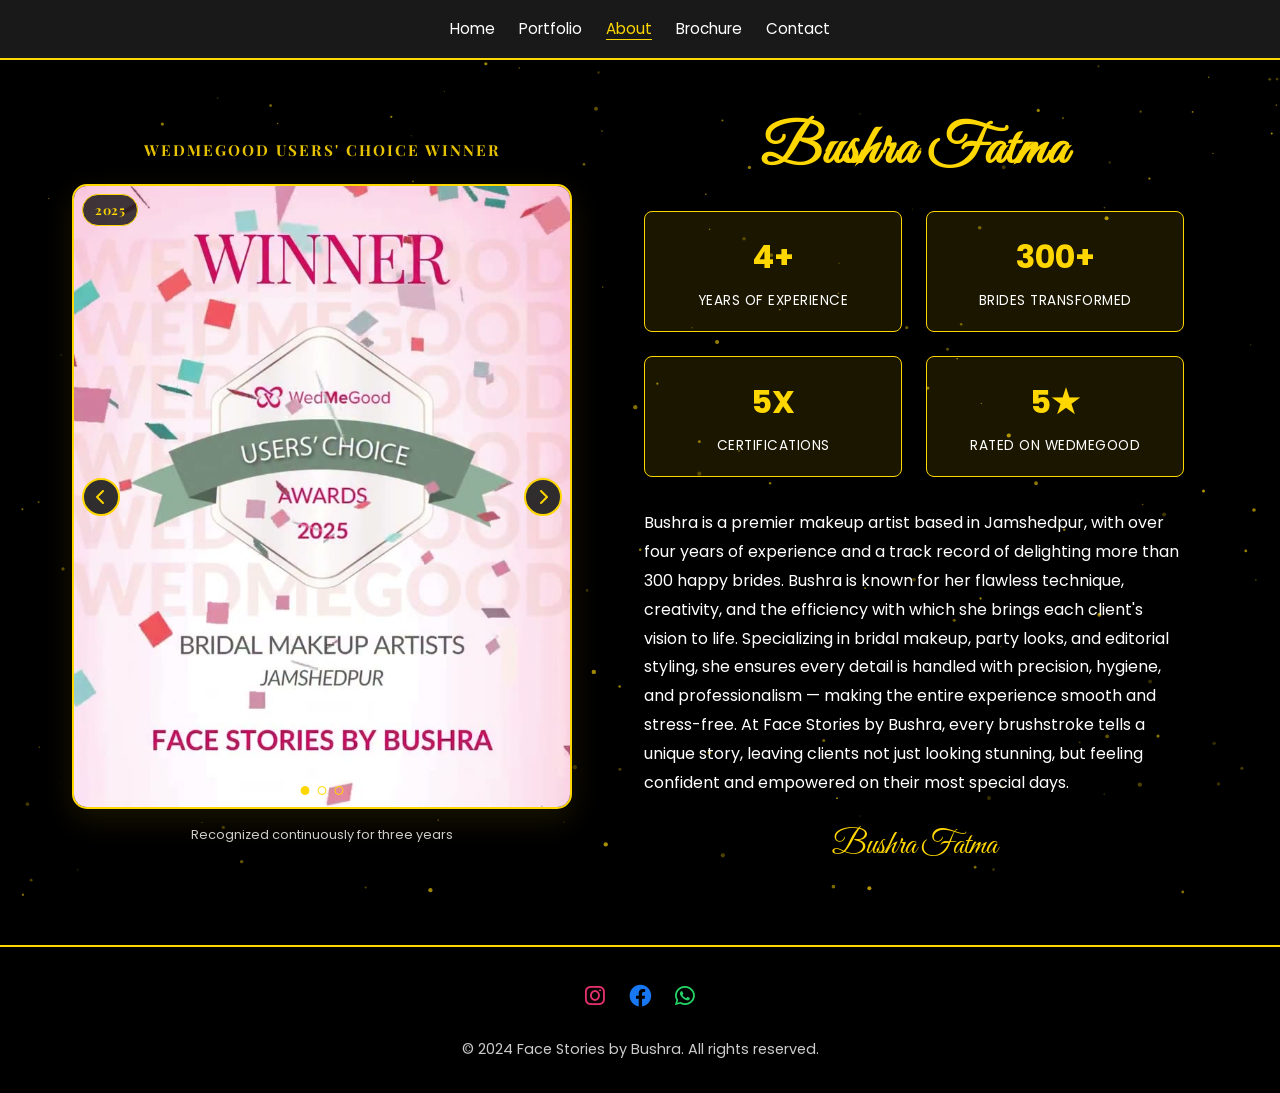
==== commit ef127cbd: "Use short URLs for canonicals and sitemap to match Netlify links Netlify's pretty-URL processing rew" ====
--- a/about.html
+++ b/about.html
@@ -6,7 +6,7 @@
 
     <title>Meet Bushra Fatma | Award-Winning Makeup Artist in Jamshedpur</title>
     <meta name="description" content="Bushra Fatma is an award-winning bridal makeup artist in Jamshedpur with 4+ years experience, 300+ brides styled, and WedMeGood Users' Choice Wins 2023-2025.">
-    <link rel="canonical" href="https://facestoriesbybushra.com/about.html">
+    <link rel="canonical" href="https://facestoriesbybushra.com/about">
 
     <link rel="icon" href="favicon.ico" sizes="any">
     <link rel="apple-touch-icon" href="assets/img/brand/apple-touch-icon.png">
@@ -15,7 +15,7 @@
     <meta property="og:site_name" content="Face Stories by Bushra">
     <meta property="og:title" content="Meet Bushra Fatma | Award-Winning Makeup Artist in Jamshedpur">
     <meta property="og:description" content="4+ years experience, 300+ brides styled, WedMeGood Users' Choice Wins 2023-2025.">
-    <meta property="og:url" content="https://facestoriesbybushra.com/about.html">
+    <meta property="og:url" content="https://facestoriesbybushra.com/about">
     <meta property="og:image" content="https://facestoriesbybushra.com/assets/img/about/bushra-portrait.jpg">
     <meta property="og:locale" content="en_IN">
 
@@ -29,7 +29,7 @@
       "@context": "https://schema.org",
       "@type": "WebPage",
       "name": "About Bushra Fatma",
-      "url": "https://facestoriesbybushra.com/about.html",
+      "url": "https://facestoriesbybushra.com/about",
       "about": { "@id": "https://facestoriesbybushra.com/#business" },
       "breadcrumb": {
         "@type": "BreadcrumbList",
--- a/assets/css/base.css
+++ b/assets/css/base.css
@@ -13,6 +13,7 @@
     --color-surface-nav: rgba(26, 26, 26, 0.98);
     --color-text: #ffffff;
     --color-text-muted: #cccccc;
+    --color-error: #ff6b6b;
 
     /* Typography */
     --font-display: 'Playfair Display', Georgia, 'Times New Roman', serif;
